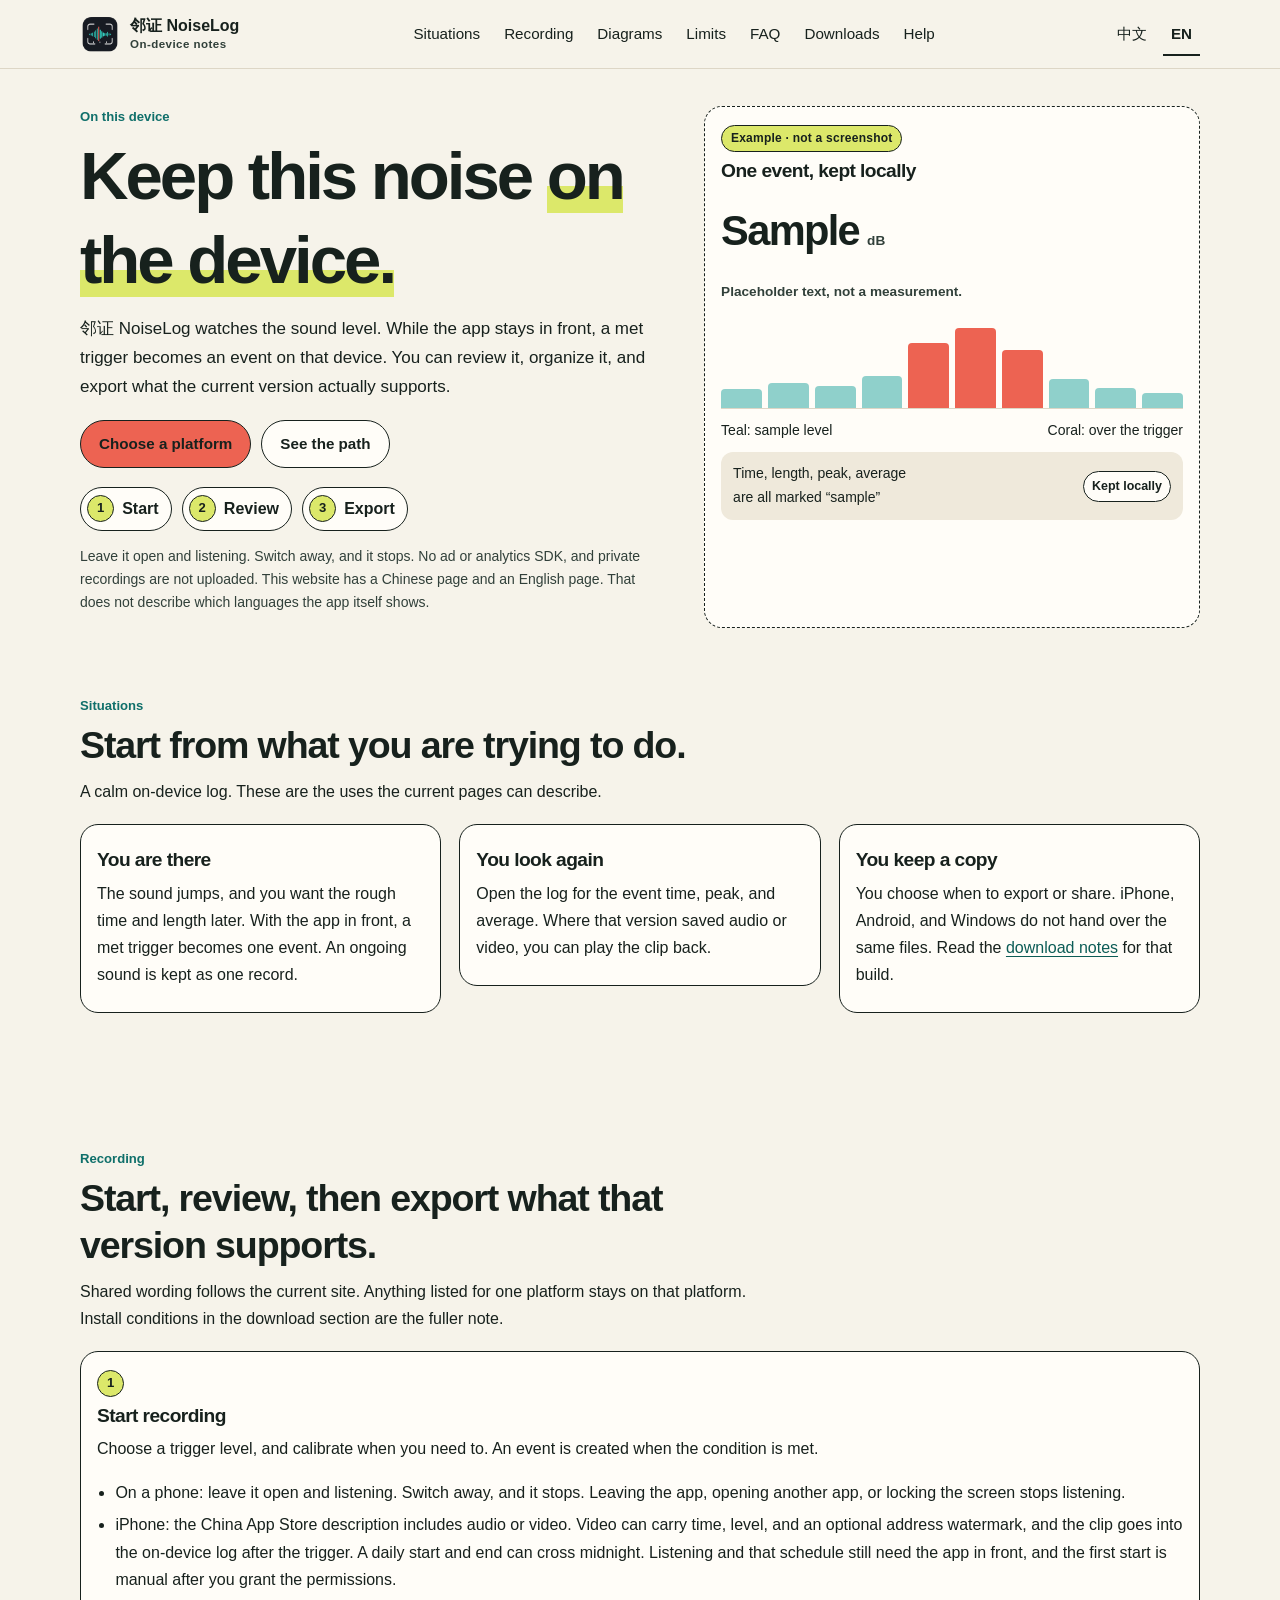
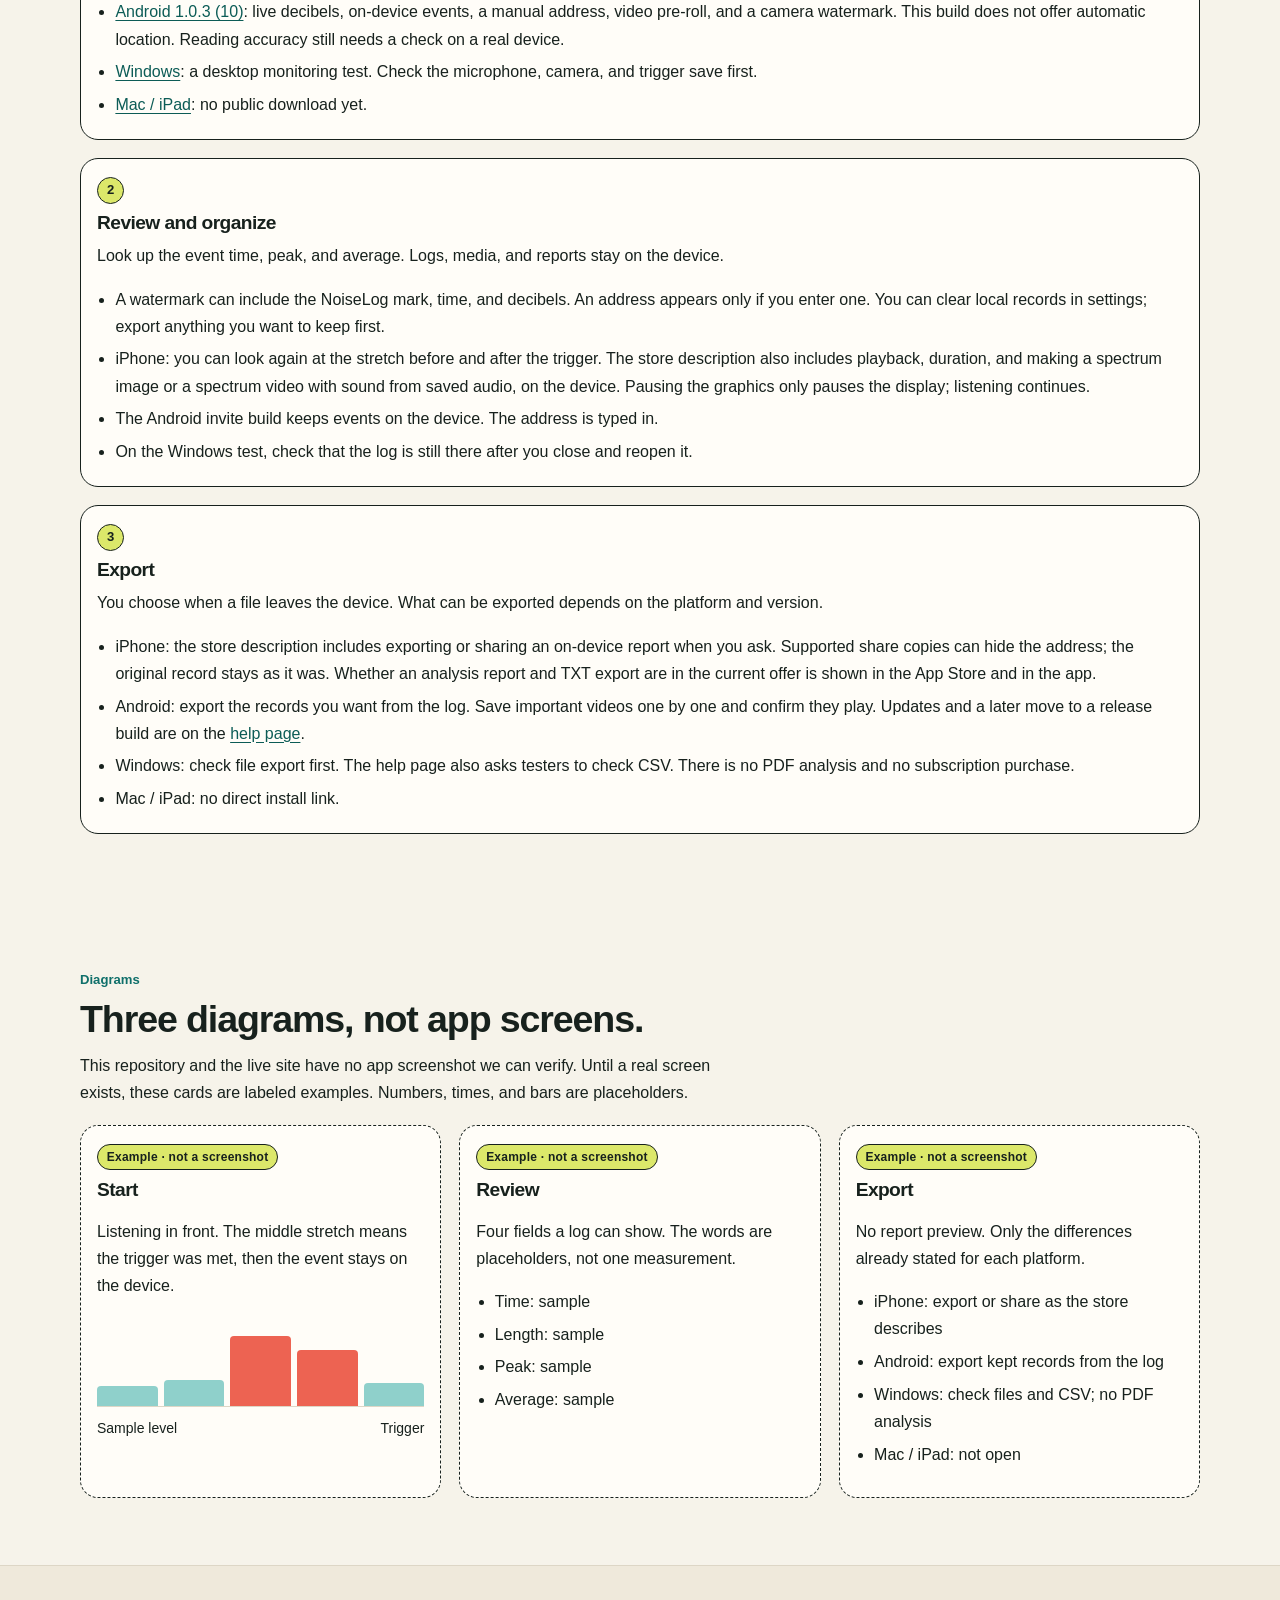
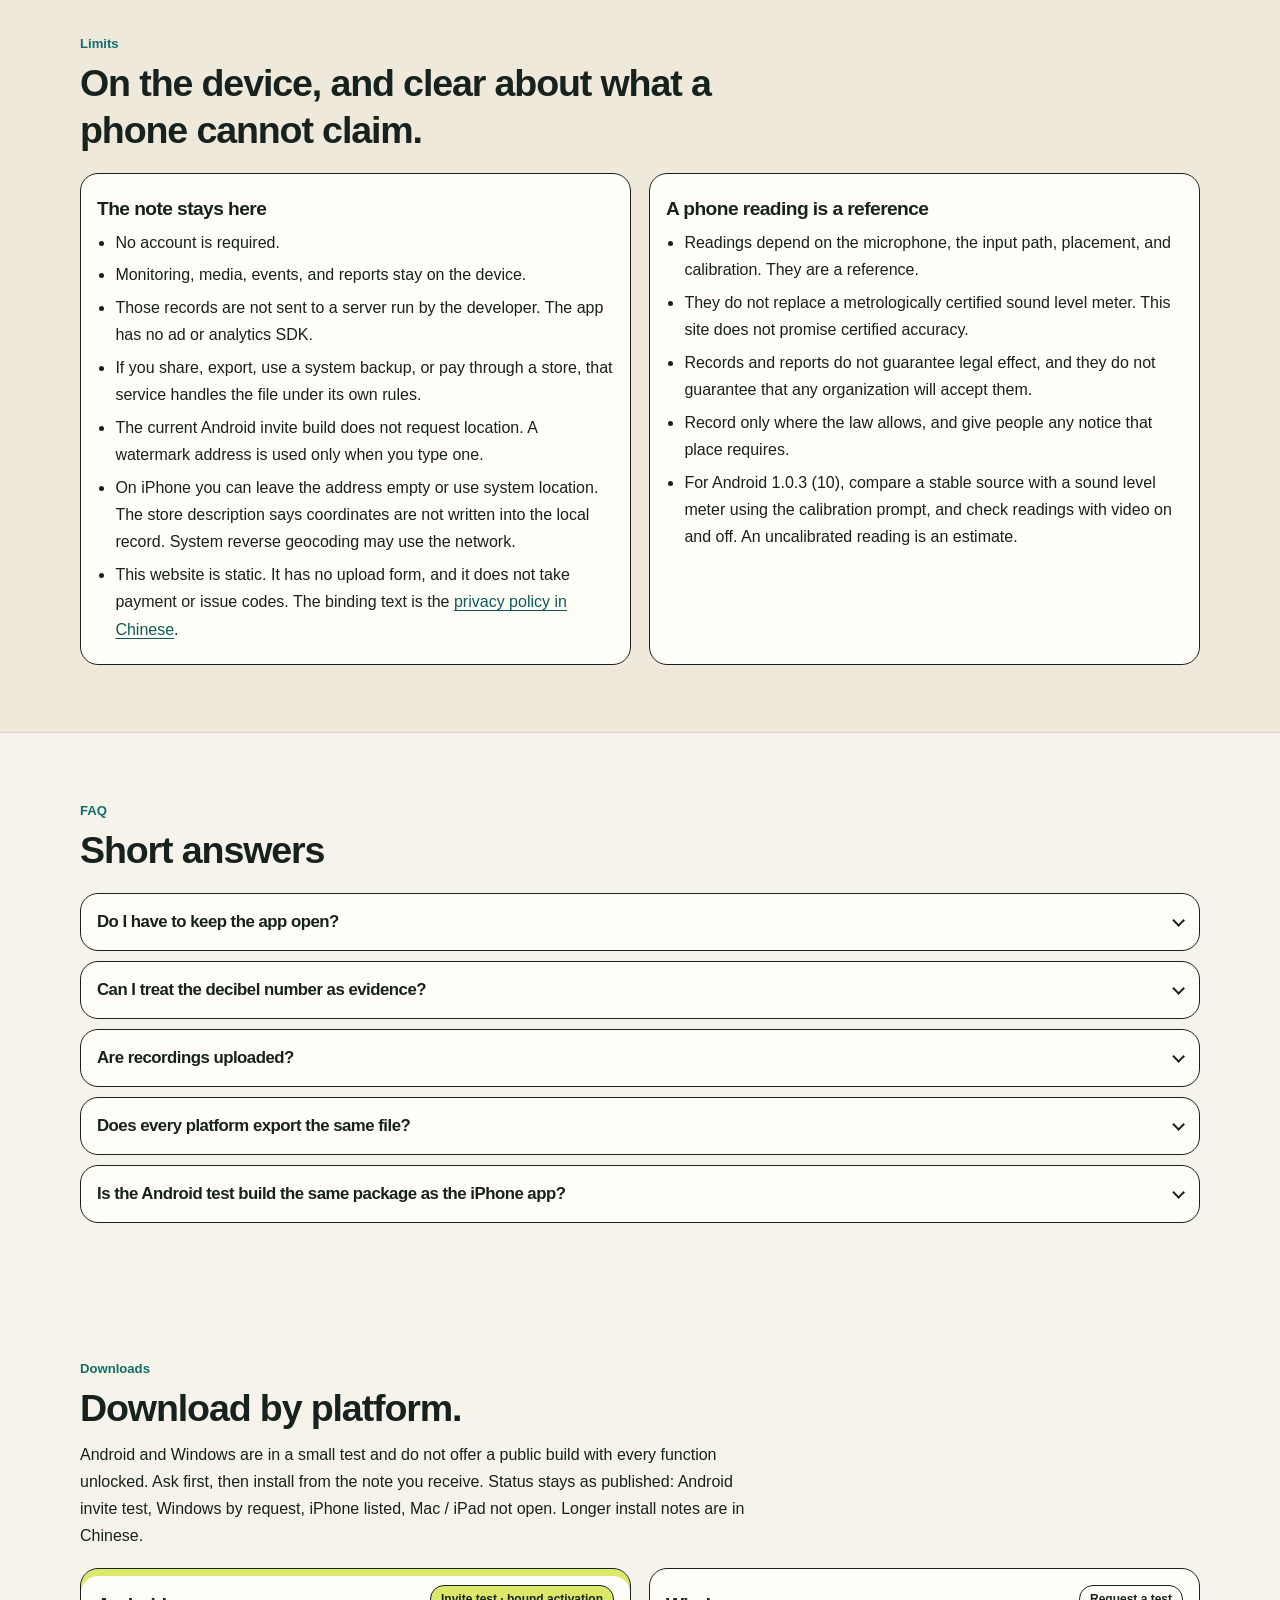
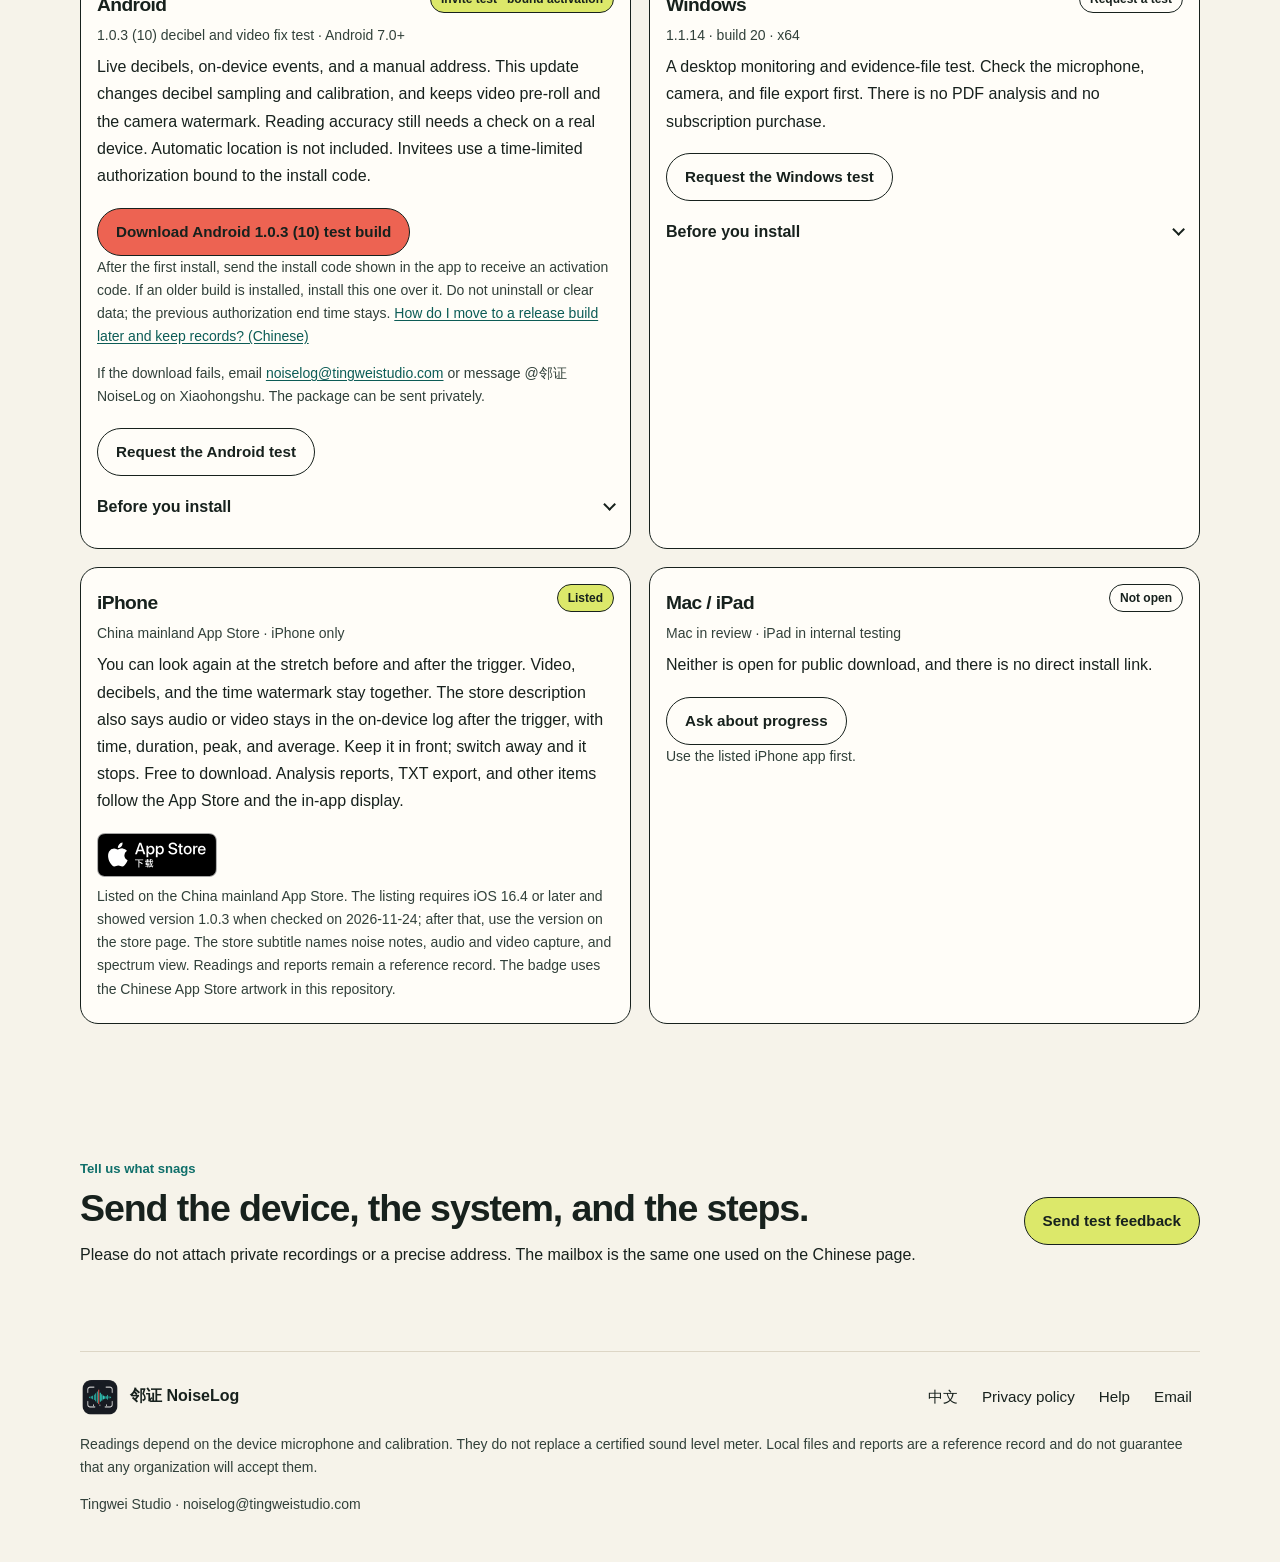
==== en/index.html @ 8e8e5207 "Refresh the homepage around on-device recording Explain situations, recording, review, and export wi" ====
<!doctype html>
<html lang="en">
<head>
<meta charset="utf-8">
<meta name="viewport" content="width=device-width, initial-scale=1">
<meta name="google-site-verification" content="_f2ZpJCq5zllpZPOGUHkxPcaE1Y99JarlnZN8sO-TGI">
<title>NoiseLog | On-device noise notes and downloads</title>
<meta name="description" content="NoiseLog keeps a noise event on your device when your trigger is met. Leave it open and listening; switch away and it stops. Phone readings are a reference only. Downloads differ by platform.">
<link rel="canonical" href="https://noiselog.tingweistudio.com/en/">
<link rel="alternate" hreflang="zh-CN" href="https://noiselog.tingweistudio.com/">
<link rel="alternate" hreflang="en" href="https://noiselog.tingweistudio.com/en/">
<link rel="alternate" hreflang="x-default" href="https://noiselog.tingweistudio.com/">
<link rel="stylesheet" href="../styles.css">
<link rel="icon" type="image/png" href="../assets/noiselog-icon.png">
<link rel="apple-touch-icon" href="../assets/noiselog-icon.png">
<meta property="og:site_name" content="邻证 NoiseLog">
<meta property="og:title" content="NoiseLog | On-device noise notes and downloads">
<meta property="og:description" content="Watch the level, keep the event on the device, then review and export what that version supports.">
<meta property="og:url" content="https://noiselog.tingweistudio.com/en/">
<meta property="og:type" content="website">
<meta property="og:image" content="https://noiselog.tingweistudio.com/assets/noiselog-icon.png">
<meta property="og:locale" content="en_US">
<meta property="og:locale:alternate" content="zh_CN">
<meta name="twitter:card" content="summary">
<meta name="theme-color" content="#f6f3ea">
<script type="application/ld+json">{"@context":"https://schema.org","@type":"WebPage","name":"NoiseLog","inLanguage":"en","url":"https://noiselog.tingweistudio.com/en/","isPartOf":{"@type":"WebSite","name":"邻证 NoiseLog","url":"https://noiselog.tingweistudio.com/"}}</script>
</head>
<body>
<a class="skip" href="#content">Skip to content</a>
<header class="site-header"><div class="nav">
  <a class="brand" href="index.html"><img src="../assets/noiselog-icon.png" alt="" width="40" height="40"><span>邻证 <b>NoiseLog</b><small>On-device notes</small></span></a>
  <nav class="primary-nav" aria-label="Primary">
    <a href="#scenes">Situations</a>
    <a href="#flow">Recording</a>
    <a href="#pictures">Diagrams</a>
    <a href="#limits">Limits</a>
    <a href="#faq">FAQ</a>
    <a href="#downloads">Downloads</a>
    <a href="../support.html" lang="zh-CN">Help</a>
  </nav>
  <div class="header-tools">
    <a class="lang" href="../index.html" hreflang="zh-CN" lang="zh-CN">中文</a>
    <a class="lang" href="./" hreflang="en" lang="en" aria-current="page">EN</a>
    <details class="menu">
      <summary>Menu</summary>
      <nav aria-label="Sections">
        <a href="../index.html" hreflang="zh-CN" lang="zh-CN">中文</a>
        <a href="./" hreflang="en" lang="en" aria-current="page">English</a>
        <a href="#scenes">Situations</a>
        <a href="#flow">Recording</a>
        <a href="#pictures">Diagrams</a>
        <a href="#limits">Limits</a>
        <a href="#faq">FAQ</a>
        <a href="#downloads">Downloads</a>
        <a href="../support.html" lang="zh-CN">Help (Chinese)</a>
        <a href="../privacy.html" lang="zh-CN">Privacy (Chinese)</a>
      </nav>
    </details>
  </div>
</div></header>
<main id="content" tabindex="-1">
  <section class="shell hero">
    <div class="hero-grid">
      <div>
        <p class="eyebrow">On this device</p>
        <h1>Keep this noise <em>on the device.</em></h1>
        <p class="lead">邻证 NoiseLog watches the sound level. While the app stays in front, a met trigger becomes an event on that device. You can review it, organize it, and export what the current version actually supports.</p>
        <div class="hero-actions">
          <a class="button coral" href="#downloads">Choose a platform</a>
          <a class="button" href="#flow">See the path</a>
        </div>
        <ol class="rail">
          <li><a href="#start"><span>1</span>Start</a></li>
          <li><a href="#review"><span>2</span>Review</a></li>
          <li><a href="#export"><span>3</span>Export</a></li>
        </ol>
        <p class="fine">Leave it open and listening. Switch away, and it stops. No ad or analytics SDK, and private recordings are not uploaded. This website has a Chinese page and an English page. That does not describe which languages the app itself shows.</p>
      </div>
      <figure class="sketch">
        <figcaption>
          <p class="stamp">Example · not a screenshot</p>
          <h3>One event, kept locally</h3>
        </figcaption>
        <p class="meter"><span>Sample</span><small>dB</small></p>
        <p class="meter-note">Placeholder text, not a measurement.</p>
        <div class="bars" aria-hidden="true"><i style="--h:22%"></i><i style="--h:30%"></i><i style="--h:26%"></i><i style="--h:38%"></i><i class="hot" style="--h:78%"></i><i class="hot" style="--h:96%"></i><i class="hot" style="--h:70%"></i><i style="--h:34%"></i><i style="--h:24%"></i><i style="--h:18%"></i></div>
        <p class="legend"><span>Teal: sample level</span><span>Coral: over the trigger</span></p>
        <p class="event-row"><span>Time, length, peak, average<br>are all marked “sample”</span><b>Kept locally</b></p>
      </figure>
    </div>
  </section>

  <section class="shell block" id="scenes">
    <div class="section-head">
      <p class="eyebrow">Situations</p>
      <h2>Start from what you are trying to do.</h2>
      <p>A calm on-device log. These are the uses the current pages can describe.</p>
    </div>
    <div class="scene-grid">
      <article class="scene-card">
        <h3>You are there</h3>
        <p>The sound jumps, and you want the rough time and length later. With the app in front, a met trigger becomes one event. An ongoing sound is kept as one record.</p>
      </article>
      <article class="scene-card">
        <h3>You look again</h3>
        <p>Open the log for the event time, peak, and average. Where that version saved audio or video, you can play the clip back.</p>
      </article>
      <article class="scene-card">
        <h3>You keep a copy</h3>
        <p>You choose when to export or share. iPhone, Android, and Windows do not hand over the same files. Read the <a href="#downloads">download notes</a> for that build.</p>
      </article>
    </div>
  </section>

  <section class="shell block" id="flow">
    <div class="section-head">
      <p class="eyebrow">Recording</p>
      <h2>Start, review, then export what that version supports.</h2>
      <p>Shared wording follows the current site. Anything listed for one platform stays on that platform. Install conditions in the download section are the fuller note.</p>
    </div>
    <div class="step-grid">
      <article class="step-card" id="start">
        <p class="step-no">1</p>
        <h3>Start recording</h3>
        <p>Choose a trigger level, and calibrate when you need to. An event is created when the condition is met.</p>
        <ul>
          <li>On a phone: leave it open and listening. Switch away, and it stops. Leaving the app, opening another app, or locking the screen stops listening.</li>
          <li>iPhone: the China App Store description includes audio or video. Video can carry time, level, and an optional address watermark, and the clip goes into the on-device log after the trigger. A daily start and end can cross midnight. Listening and that schedule still need the app in front, and the first start is manual after you grant the permissions.</li>
          <li><a href="#android">Android 1.0.3 (10)</a>: live decibels, on-device events, a manual address, video pre-roll, and a camera watermark. This build does not offer automatic location. Reading accuracy still needs a check on a real device.</li>
          <li><a href="#windows">Windows</a>: a desktop monitoring test. Check the microphone, camera, and trigger save first.</li>
          <li><a href="#mac">Mac / iPad</a>: no public download yet.</li>
        </ul>
      </article>
      <article class="step-card" id="review">
        <p class="step-no">2</p>
        <h3>Review and organize</h3>
        <p>Look up the event time, peak, and average. Logs, media, and reports stay on the device.</p>
        <ul>
          <li>A watermark can include the NoiseLog mark, time, and decibels. An address appears only if you enter one. You can clear local records in settings; export anything you want to keep first.</li>
          <li>iPhone: you can look again at the stretch before and after the trigger. The store description also includes playback, duration, and making a spectrum image or a spectrum video with sound from saved audio, on the device. Pausing the graphics only pauses the display; listening continues.</li>
          <li>The Android invite build keeps events on the device. The address is typed in.</li>
          <li>On the Windows test, check that the log is still there after you close and reopen it.</li>
        </ul>
      </article>
      <article class="step-card" id="export">
        <p class="step-no">3</p>
        <h3>Export</h3>
        <p>You choose when a file leaves the device. What can be exported depends on the platform and version.</p>
        <ul>
          <li>iPhone: the store description includes exporting or sharing an on-device report when you ask. Supported share copies can hide the address; the original record stays as it was. Whether an analysis report and TXT export are in the current offer is shown in the App Store and in the app.</li>
          <li>Android: export the records you want from the log. Save important videos one by one and confirm they play. Updates and a later move to a release build are on the <a href="../support.html#android-migration" lang="zh-CN">help page</a>.</li>
          <li>Windows: check file export first. The help page also asks testers to check CSV. There is no PDF analysis and no subscription purchase.</li>
          <li>Mac / iPad: no direct install link.</li>
        </ul>
      </article>
    </div>
  </section>

  <section class="shell block" id="pictures">
    <div class="section-head">
      <p class="eyebrow">Diagrams</p>
      <h2>Three diagrams, not app screens.</h2>
      <p>This repository and the live site have no app screenshot we can verify. Until a real screen exists, these cards are labeled examples. Numbers, times, and bars are placeholders.</p>
    </div>
    <div class="sketch-grid">
      <figure class="sketch">
        <figcaption>
          <p class="stamp">Example · not a screenshot</p>
          <h3>Start</h3>
          <p>Listening in front. The middle stretch means the trigger was met, then the event stays on the device.</p>
        </figcaption>
        <div class="bars" aria-hidden="true"><i style="--h:24%"></i><i style="--h:32%"></i><i class="hot" style="--h:84%"></i><i class="hot" style="--h:68%"></i><i style="--h:28%"></i></div>
        <p class="legend"><span>Sample level</span><span>Trigger</span></p>
      </figure>
      <figure class="sketch">
        <figcaption>
          <p class="stamp">Example · not a screenshot</p>
          <h3>Review</h3>
          <p>Four fields a log can show. The words are placeholders, not one measurement.</p>
        </figcaption>
        <ul>
          <li>Time: sample</li>
          <li>Length: sample</li>
          <li>Peak: sample</li>
          <li>Average: sample</li>
        </ul>
      </figure>
      <figure class="sketch">
        <figcaption>
          <p class="stamp">Example · not a screenshot</p>
          <h3>Export</h3>
          <p>No report preview. Only the differences already stated for each platform.</p>
        </figcaption>
        <ul>
          <li>iPhone: export or share as the store describes</li>
          <li>Android: export kept records from the log</li>
          <li>Windows: check files and CSV; no PDF analysis</li>
          <li>Mac / iPad: not open</li>
        </ul>
      </figure>
    </div>
  </section>

  <section class="band" id="limits">
    <div class="shell block">
      <div class="section-head">
        <p class="eyebrow">Limits</p>
        <h2>On the device, and clear about what a phone cannot claim.</h2>
      </div>
      <div class="limit-grid">
        <article class="limit-card">
          <h3>The note stays here</h3>
          <ul>
            <li>No account is required.</li>
            <li>Monitoring, media, events, and reports stay on the device.</li>
            <li>Those records are not sent to a server run by the developer. The app has no ad or analytics SDK.</li>
            <li>If you share, export, use a system backup, or pay through a store, that service handles the file under its own rules.</li>
            <li>The current Android invite build does not request location. A watermark address is used only when you type one.</li>
            <li>On iPhone you can leave the address empty or use system location. The store description says coordinates are not written into the local record. System reverse geocoding may use the network.</li>
            <li>This website is static. It has no upload form, and it does not take payment or issue codes. The binding text is the <a href="../privacy.html" lang="zh-CN">privacy policy in Chinese</a>.</li>
          </ul>
        </article>
        <article class="limit-card">
          <h3>A phone reading is a reference</h3>
          <ul>
            <li>Readings depend on the microphone, the input path, placement, and calibration. They are a reference.</li>
            <li>They do not replace a metrologically certified sound level meter. This site does not promise certified accuracy.</li>
            <li>Records and reports do not guarantee legal effect, and they do not guarantee that any organization will accept them.</li>
            <li>Record only where the law allows, and give people any notice that place requires.</li>
            <li>For Android 1.0.3 (10), compare a stable source with a sound level meter using the calibration prompt, and check readings with video on and off. An uncalibrated reading is an estimate.</li>
          </ul>
        </article>
      </div>
    </div>
  </section>

  <section class="shell block" id="faq">
    <div class="section-head">
      <p class="eyebrow">FAQ</p>
      <h2>Short answers</h2>
    </div>
    <div class="faq">
      <details>
        <summary><h3>Do I have to keep the app open?</h3></summary>
        <p>Leave it open and listening. Switch away, and it stops. （开着听就行，切走会停。） Leaving the app, opening another app, or locking the screen stops listening. The China App Store description also mentions a daily start and end on iPhone. That schedule still needs the app in front, and the first start is manual.</p>
      </details>
      <details>
        <summary><h3>Can I treat the decibel number as evidence?</h3></summary>
        <p>Use it as a reference. The microphone, placement, and calibration all affect it, and it does not replace a certified sound level meter. This site does not promise certified accuracy, legal effect, or that any organization will accept the record. Record only where the law allows, and give any notice that place requires.</p>
      </details>
      <details>
        <summary><h3>Are recordings uploaded?</h3></summary>
        <p>Monitoring, media, and events stay on the device. The developer does not run a server that receives those records, and the app has no ad or analytics SDK. Sharing, export, system backup, and store payment are handled by the service you choose. If iPhone system location is used, reverse geocoding may use the network. That is not an upload of the recording to the developer.</p>
      </details>
      <details>
        <summary><h3>Does every platform export the same file?</h3></summary>
        <p>No single export applies everywhere. The iPhone store description includes exporting or sharing an on-device report, and supported share copies can hide the address. Analysis reports and TXT export follow the App Store and the in-app offer. The Android invite build exports kept records from the log. The Windows test asks you to check file export and CSV, and it has no PDF analysis. Mac and iPad are not available for download.</p>
      </details>
      <details>
        <summary><h3>Is the Android test build the same package as the iPhone app?</h3></summary>
        <p>No. Android is the 1.0.3 (10) invite test and still needs a time-limited authorization bound to the install code. iPhone is listed on the China mainland App Store. Install, update, and redemption steps are on the <a href="../support.html" lang="zh-CN">Chinese help page</a>.</p>
      </details>
    </div>
  </section>

  <section class="shell block" id="downloads">
    <div class="section-head">
      <p class="eyebrow">Downloads</p>
      <h2>Download by platform.</h2>
      <p>Android and Windows are in a small test and do not offer a public build with every function unlocked. Ask first, then install from the note you receive. Status stays as published: Android invite test, Windows by request, iPhone listed, Mac / iPad not open. Longer install notes are in Chinese.</p>
    </div>
    <div class="download-grid">
      <article class="download-card featured" id="android">
        <div class="card-heading"><h3>Android</h3><span class="badge lime">Invite test · bound activation</span></div>
        <p class="version">1.0.3 (10) decibel and video fix test · Android 7.0+</p>
        <p class="card-copy">Live decibels, on-device events, and a manual address. This update changes decibel sampling and calibration, and keeps video pre-roll and the camera watermark. Reading accuracy still needs a check on a real device. Automatic location is not included. Invitees use a time-limited authorization bound to the install code.</p>
        <a class="button coral" href="https://downloads.tingweistudio.com/android/NoiseLog-1.0.3-invite-build10.apk" rel="noopener noreferrer">Download Android 1.0.3 (10) test build</a>
        <p class="fine">After the first install, send the install code shown in the app to receive an activation code. If an older build is installed, install this one over it. Do not uninstall or clear data; the previous authorization end time stays. <a href="../support.html#android-migration" lang="zh-CN">How do I move to a release build later and keep records? (Chinese)</a></p>
        <p class="fine">If the download fails, email <a href="mailto:noiselog@tingweistudio.com">noiselog@tingweistudio.com</a> or message @邻证NoiseLog on Xiaohongshu. The package can be sent privately.</p>
        <a class="button" href="mailto:noiselog@tingweistudio.com?subject=%E7%94%B3%E8%AF%B7%E5%AE%89%E5%8D%93%E6%B5%8B%E8%AF%95&amp;body=%E6%89%8B%E6%9C%BA%E5%9E%8B%E5%8F%B7%EF%BC%9A%0A%E7%B3%BB%E7%BB%9F%E7%89%88%E6%9C%AC%EF%BC%9A%0A%E5%B8%8C%E6%9C%9B%E6%B5%8B%E8%AF%95%E7%9A%84%E5%8A%9F%E8%83%BD%EF%BC%9A">Request the Android test</a>
        <details>
          <summary>Before you install</summary>
          <p>Requests are confirmed in batches. A confirmation is not the same as an email already being sent. Test use is not a paid release license. Install steps and known issues follow the package note. Huawei devices need a system that can install an Android APK. HarmonyOS NEXT is not guaranteed.</p>
        </details>
      </article>
      <article class="download-card" id="windows">
        <div class="card-heading"><h3>Windows</h3><span class="badge">Request a test</span></div>
        <p class="version">1.1.14 · build 20 · x64</p>
        <p class="card-copy">A desktop monitoring and evidence-file test. Check the microphone, camera, and file export first. There is no PDF analysis and no subscription purchase.</p>
        <a class="button" href="mailto:noiselog@tingweistudio.com?subject=%E7%94%B3%E8%AF%B7Windows%E6%B5%8B%E8%AF%95&amp;body=%E7%94%B5%E8%84%91%E5%9E%8B%E5%8F%B7%EF%BC%9A%0AWindows%E7%89%88%E6%9C%AC%EF%BC%9A%0A%E5%B8%8C%E6%9C%9B%E6%B5%8B%E8%AF%95%E7%9A%84%E5%8A%9F%E8%83%BD%EF%BC%9A">Request the Windows test</a>
        <details>
          <summary>Before you install</summary>
          <p>For compatible Windows 10/11 x64 devices. The current installer is not signed with a trusted certificate and still needs acceptance on a real Windows machine. If the system shows a security prompt, check the source, and do not turn off protection as a whole. The help page also asks testers to check trigger save, reopening the log, and CSV export.</p>
        </details>
      </article>
      <article class="download-card" id="iphone">
        <div class="card-heading"><h3>iPhone</h3><span class="badge lime">Listed</span></div>
        <p class="version">China mainland App Store · iPhone only</p>
        <p class="card-copy">You can look again at the stretch before and after the trigger. Video, decibels, and the time watermark stay together. The store description also says audio or video stays in the on-device log after the trigger, with time, duration, peak, and average. Keep it in front; switch away and it stops. Free to download. Analysis reports, TXT export, and other items follow the App Store and the in-app display.</p>
        <a class="store-badge" href="https://apps.apple.com/cn/app/%E9%82%BB%E8%AF%81-noiselog-%E6%89%8B%E6%9C%BA%E7%89%88/id6823163668" rel="noopener noreferrer" target="_blank"><img src="../assets/app-store-badge-zh-cn.svg" width="120" height="44" alt="Download on the App Store, China mainland listing"></a>
        <p class="fine">Listed on the China mainland App Store. The listing requires iOS 16.4 or later and showed version 1.0.3 when checked on 2026-11-24; after that, use the version on the store page. The store subtitle names noise notes, audio and video capture, and spectrum view. Readings and reports remain a reference record. The badge uses the Chinese App Store artwork in this repository.</p>
      </article>
      <article class="download-card" id="mac">
        <div class="card-heading"><h3>Mac / iPad</h3><span class="badge">Not open</span></div>
        <p class="version">Mac in review · iPad in internal testing</p>
        <p class="card-copy">Neither is open for public download, and there is no direct install link.</p>
        <a class="button" href="mailto:noiselog@tingweistudio.com?subject=%E9%82%BB%E8%AF%81%E8%BF%9B%E5%BA%A6%E5%92%A8%E8%AF%A2">Ask about progress</a>
        <p class="fine">Use the listed iPhone app first.</p>
      </article>
    </div>
  </section>

  <section class="shell block closing" id="feedback">
    <div>
      <p class="eyebrow">Tell us what snags</p>
      <h2>Send the device, the system, and the steps.</h2>
      <p>Please do not attach private recordings or a precise address. The mailbox is the same one used on the Chinese page.</p>
    </div>
    <a class="button lime-button" href="mailto:noiselog@tingweistudio.com?subject=%E9%82%BB%E8%AF%81%E6%B5%8B%E8%AF%95%E5%8F%8D%E9%A6%88">Send test feedback</a>
  </section>
</main>
<footer class="shell site-footer">
  <div class="footer-top">
    <a class="brand" href="index.html"><img src="../assets/noiselog-icon.png" width="34" height="34" alt=""><span>邻证 NoiseLog</span></a>
    <div class="footer-links">
      <a class="lang" href="../index.html" hreflang="zh-CN" lang="zh-CN">中文</a>
      <a href="../privacy.html" lang="zh-CN">Privacy policy</a>
      <a href="../support.html" lang="zh-CN">Help</a>
      <a href="mailto:noiselog@tingweistudio.com">Email</a>
    </div>
  </div>
  <p class="fine">Readings depend on the device microphone and calibration. They do not replace a certified sound level meter. Local files and reports are a reference record and do not guarantee that any organization will accept them.</p>
  <p class="fine">Tingwei Studio · noiselog@tingweistudio.com</p>
</footer>
<script src="../site-config.js"></script>
<script src="../offers.js"></script>
<script>
document.querySelectorAll(".menu a").forEach((link) => {
  link.addEventListener("click", () => {
    const menu = link.closest("details");
    if (menu) menu.open = false;
  });
});
</script>
</body>
</html>
---- styles.css ----
:root {
  --bg: #f6f3ea;
  --ink: #17211d;
  --muted: #31403a;
  --coral: #ed6352;
  --lime: #dce86a;
  --teal: #0f6f6a;
  --line: #ddd6c6;
  --card: #fffdf8;
  --band: #efe9db;
  --focus: #0c5c56;
}

* { box-sizing: border-box; }

html {
  scroll-behavior: smooth;
  scroll-padding-top: 7.5rem;
}

body {
  margin: 0;
  background: var(--bg);
  color: var(--ink);
  font-family: -apple-system, BlinkMacSystemFont, "Segoe UI", "PingFang SC", "Hiragino Sans GB", "Microsoft YaHei", sans-serif;
  font-size: 1rem;
  line-height: 1.7;
}

::selection { background: var(--lime); color: var(--ink); }

img { max-width: 100%; height: auto; }

a { color: inherit; }

:focus-visible {
  outline: 3px solid var(--focus);
  outline-offset: 3px;
}

.skip {
  position: absolute;
  left: 12px;
  top: -48px;
  z-index: 30;
  background: var(--ink);
  color: var(--bg);
  padding: 8px 12px;
  border-radius: 8px;
}

.skip:focus { top: 12px; }

.shell {
  width: min(1120px, calc(100% - 40px));
  margin-inline: auto;
}

.site-header {
  position: sticky;
  top: 0;
  z-index: 10;
  background: var(--bg);
  box-shadow: 0 1px 0 var(--line);
}

.nav {
  display: flex;
  flex-wrap: wrap;
  align-items: center;
  justify-content: space-between;
  gap: 12px 20px;
  width: min(1120px, calc(100% - 40px));
  margin-inline: auto;
  padding-top: 12px;
  padding-bottom: 12px;
}

.brand {
  display: flex;
  align-items: center;
  gap: 10px;
  min-height: 44px;
  font-weight: 700;
  line-height: 1.15;
  text-decoration: none;
  flex-shrink: 0;
}

.brand img {
  width: 40px;
  height: 40px;
  border-radius: 10px;
}

.brand small {
  display: block;
  margin-top: 3px;
  color: var(--muted);
  font-size: 0.72rem;
  font-weight: 600;
  letter-spacing: 0.04em;
}

.primary-nav,
.header-links,
.header-tools,
.footer-links {
  display: flex;
  align-items: center;
  flex-wrap: wrap;
  gap: 4px 8px;
}

.header-tools { flex-shrink: 0; flex-wrap: nowrap; }

.brand span { white-space: nowrap; }

.primary-nav { display: none; }

.primary-nav a,
.menu a,
.header-links a,
.lang,
.footer-links a {
  display: inline-flex;
  align-items: center;
  min-height: 44px;
  padding: 0 8px;
  text-decoration: none;
  font-size: 0.95rem;
}

.primary-nav a:hover,
.menu a:hover,
.footer-links a:hover,
.header-links a:hover { text-decoration: underline; text-underline-offset: 0.18em; }

.lang[aria-current="page"] {
  font-weight: 750;
  box-shadow: inset 0 -2px 0 var(--ink);
}

.menu { position: relative; }

.menu summary {
  display: inline-flex;
  align-items: center;
  min-height: 44px;
  padding: 0 12px;
  border: 1.5px solid var(--ink);
  border-radius: 999px;
  background: var(--card);
  font-weight: 700;
  cursor: pointer;
}

.menu nav {
  position: absolute;
  right: 0;
  top: calc(100% + 8px);
  display: grid;
  min-width: min(240px, calc(100vw - 40px));
  max-height: calc(100vh - 5.5rem);
  overflow: auto;
  padding: 8px;
  background: var(--card);
  border: 1.5px solid var(--ink);
  border-radius: 16px;
}

.menu a { border-radius: 10px; }

.menu a:hover { background: var(--band); }

.button {
  min-height: 48px;
  display: inline-flex;
  justify-content: center;
  align-items: center;
  gap: 8px;
  padding: 10px 18px;
  border: 1.5px solid var(--ink);
  border-radius: 999px;
  background: var(--card);
  color: var(--ink);
  font: inherit;
  font-size: 0.95rem;
  font-weight: 700;
  text-decoration: none;
  line-height: 1.3;
}

.button:hover { background: var(--band); }

.button.coral { background: var(--coral); }

.button.lime-button { background: var(--lime); }

.button:disabled {
  opacity: 0.48;
  cursor: not-allowed;
}

main:focus { outline: none; }

.block { padding: 3rem 0; }

.hero { padding-top: 1.6rem; }

.hero-grid,
.scene-grid,
.step-grid,
.sketch-grid,
.limit-grid,
.download-grid,
.closing {
  display: grid;
  gap: 18px;
}

.eyebrow {
  margin: 0;
  color: var(--teal);
  font-size: 0.82rem;
  font-weight: 750;
}

h1, h2, h3, h4 { line-height: 1.25; letter-spacing: -0.03em; }

.hero h1 {
  margin: 0.35rem 0 0.8rem;
  font-size: clamp(2.15rem, 9vw, 4.2rem);
  font-weight: 750;
  letter-spacing: -0.045em;
}

.hero h1 em {
  font-style: normal;
  background-image: linear-gradient(transparent 64%, var(--lime) 64%);
}

.lead { margin: 0; font-size: 1.0625rem; max-width: 42rem; }

.hero-actions,
.rail {
  display: flex;
  flex-wrap: wrap;
  gap: 10px;
  align-items: center;
  margin: 1.15rem 0 0.75rem;
  padding: 0;
}

.rail { list-style: none; }

.rail a {
  display: inline-flex;
  align-items: center;
  gap: 8px;
  min-height: 44px;
  padding: 0 12px 0 6px;
  border: 1.5px solid var(--ink);
  border-radius: 999px;
  background: var(--card);
  text-decoration: none;
  font-weight: 700;
}

.rail span,
.step-no {
  display: inline-grid;
  place-items: center;
  width: 1.7rem;
  height: 1.7rem;
  margin: 0;
  border-radius: 50%;
  background: var(--lime);
  border: 1px solid var(--ink);
  font-size: 0.82rem;
  font-weight: 750;
}

.fine { color: var(--muted); font-size: 0.875rem; line-height: 1.65; overflow-wrap: break-word; }

.fine a,
.lead a,
.card-copy a,
.limit-card a,
.faq a,
.sketch p a,
.step-card a,
.scene-card a {
  color: var(--focus);
  text-underline-offset: 0.16em;
}

.sketch {
  margin: 0;
  height: 100%;
  padding: 16px;
  background: var(--card);
  border: 1.5px dashed var(--ink);
  border-radius: 18px;
}

.stamp {
  display: inline-block;
  margin: 0;
  padding: 0.12rem 0.55rem;
  border: 1px solid var(--ink);
  border-radius: 999px;
  background: var(--lime);
  font-size: 0.75rem;
  font-weight: 750;
  letter-spacing: 0.02em;
}

.sketch h3,
.scene-card h3,
.step-card h3,
.limit-card h3,
.download-card h3,
.faq h3 {
  margin: 0.45rem 0;
  font-size: 1.2rem;
}

.meter {
  display: flex;
  align-items: baseline;
  gap: 8px;
  margin: 0.8rem 0 0.2rem;
  font-size: 2.6rem;
  font-weight: 750;
  letter-spacing: -0.04em;
  font-variant-numeric: tabular-nums;
}

.meter small,
.meter-note { color: var(--muted); font-size: 0.85rem; font-weight: 650; letter-spacing: 0; }

.bars {
  height: 92px;
  display: flex;
  align-items: flex-end;
  gap: 6px;
  margin-top: 12px;
  padding-top: 8px;
  border-bottom: 1px solid var(--line);
}

.bars i {
  display: block;
  flex: 1;
  height: var(--h);
  border-radius: 4px 4px 0 0;
  background: #8fd0cb;
}

.bars i.hot { background: var(--coral); }

.legend,
.event-row {
  display: flex;
  justify-content: space-between;
  flex-wrap: wrap;
  gap: 10px;
  align-items: center;
  margin: 10px 0 0;
  font-size: 0.875rem;
}

.event-row {
  padding: 10px 12px;
  border-radius: 12px;
  background: var(--band);
}

.event-row b {
  font-size: 0.78rem;
  padding: 4px 8px;
  border: 1px solid var(--ink);
  border-radius: 999px;
  background: var(--card);
  white-space: nowrap;
}

.section-head { max-width: 42rem; margin-bottom: 1.2rem; }

.section-head h2,
.closing h2 {
  margin: 0.3rem 0 0.55rem;
  font-size: clamp(1.7rem, 4vw, 2.35rem);
}

.section-head p:last-child,
.scene-card p,
.step-card p,
.limit-card li,
.download-card p,
.faq p,
.closing p { margin-top: 0; }

.scene-card,
.step-card,
.limit-card,
.download-card,
.faq details {
  background: var(--card);
  border: 1.5px solid var(--ink);
  border-radius: 18px;
  padding: 16px 16px 8px;
}

.scene-card p,
.step-card li,
.limit-card li,
.sketch li,
.download-card li,
.faq p { color: var(--ink); }

.step-card ul,
.limit-card ul,
.sketch ul,
.download-card ul {
  margin: 0.2rem 0 0.8rem;
  padding-left: 1.15rem;
}

.step-card li,
.limit-card li,
.sketch li { margin: 0.35rem 0; }

.band {
  background: var(--band);
  border-top: 1px solid var(--line);
  border-bottom: 1px solid var(--line);
}

.card-heading {
  display: flex;
  align-items: flex-start;
  justify-content: space-between;
  gap: 8px 12px;
  flex-wrap: wrap;
}

.badge {
  display: inline-flex;
  align-items: center;
  min-height: 28px;
  padding: 0 10px;
  border: 1px solid var(--ink);
  border-radius: 999px;
  background: var(--card);
  font-size: 0.75rem;
  font-weight: 750;
  white-space: nowrap;
}

.badge.lime { background: var(--lime); }

.version { margin: 0; color: var(--muted); font-size: 0.875rem; }

.download-card > .card-copy { margin: 0.35rem 0 0.8rem; }

.download-card .button,
.download-card .store-badge { margin-top: 0.35rem; }

.download-card.featured { box-shadow: inset 0 7px 0 var(--lime); }

.download-card details { margin: 0.4rem 0 0.6rem; }

.download-card summary,
.faq summary,
.menu summary {
  list-style: none;
}

.download-card summary::-webkit-details-marker,
.faq summary::-webkit-details-marker,
.menu summary::-webkit-details-marker { display: none; }

.download-card summary,
.faq summary {
  min-height: 48px;
  display: flex;
  align-items: center;
  justify-content: space-between;
  gap: 12px;
  cursor: pointer;
  font-weight: 750;
}

summary::after {
  content: "";
  flex: none;
  width: 0.45rem;
  height: 0.45rem;
  margin-left: 0.6rem;
  border-right: 2px solid currentColor;
  border-bottom: 2px solid currentColor;
  transform: translateY(-2px) rotate(45deg);
}

details[open] > summary::after { transform: translateY(2px) rotate(225deg); }

.faq { display: grid; gap: 10px; }

.faq details { padding-top: 4px; padding-bottom: 4px; }

.faq summary h3 { font-size: 1.05rem; }

.store-badge { display: inline-flex; line-height: 0; text-decoration: none; }

.store-badge img { width: 120px; height: 44px; }

.closing {
  align-items: center;
}

.closing .button { justify-self: start; }

.site-footer {
  border-top: 1px solid var(--line);
  padding-top: 1.4rem;
  padding-bottom: 2rem;
}

.footer-top {
  display: flex;
  justify-content: space-between;
  gap: 12px 20px;
  align-items: center;
  flex-wrap: wrap;
  margin-bottom: 0.4rem;
}

.document {
  width: min(760px, calc(100% - 40px));
  padding-top: 1.4rem;
  padding-bottom: 3rem;
}

.document h1 {
  margin: 0.2rem 0 0.8rem;
  font-size: clamp(2rem, 5vw, 2.6rem);
}

.document h2 { margin: 1.6rem 0 0.4rem; font-size: 1.28rem; }

.document p,
.document li { font-size: 1rem; }

.document a { color: var(--focus); text-underline-offset: 0.16em; }

.document ul,
.document ol { padding-left: 1.2rem; }

@media (max-width: 979px) {
  .header-tools > .lang { display: none; }
}

@media (max-width: 640px) {
  .header-links { flex: 1 0 100%; justify-content: flex-start; }
}

@media (max-width: 560px) {
  .hero-actions .button,
  .download-card .button,
  .closing .button { width: 100%; }
  .brand small { display: none; }
}

@media (min-width: 800px) {
  .shell,
  .nav,
  .document { width: min(1120px, calc(100% - 64px)); }
  .document { width: min(760px, calc(100% - 64px)); }
  .block { padding: 4.2rem 0; }
  .hero { padding-top: 2.4rem; }
  .download-grid,
  .limit-grid { grid-template-columns: repeat(2, 1fr); }
  .hero-grid { grid-template-columns: minmax(0, 1.08fr) minmax(280px, 0.92fr); gap: 42px; align-items: center; }
  .closing { grid-template-columns: 1fr auto; }
}

@media (min-width: 980px) {
  .primary-nav { display: flex; }
  .menu { display: none; }
  .scene-grid,
  .sketch-grid { grid-template-columns: repeat(3, 1fr); align-items: start; }
}

@media (prefers-reduced-motion: reduce) {
  html { scroll-behavior: auto; }
}

@media (forced-colors: active) {
  .sketch,
  .scene-card,
  .step-card,
  .limit-card,
  .download-card,
  .faq details,
  .button,
  .rail a,
  .menu summary,
  .badge { border: 1px solid CanvasText; }
  .hero h1 em { background: none; text-decoration: underline; }
}

@media print {
  .skip, .menu { display: none !important; }
  .primary-nav { display: flex !important; }
  .site-header { position: static; box-shadow: none; }
}
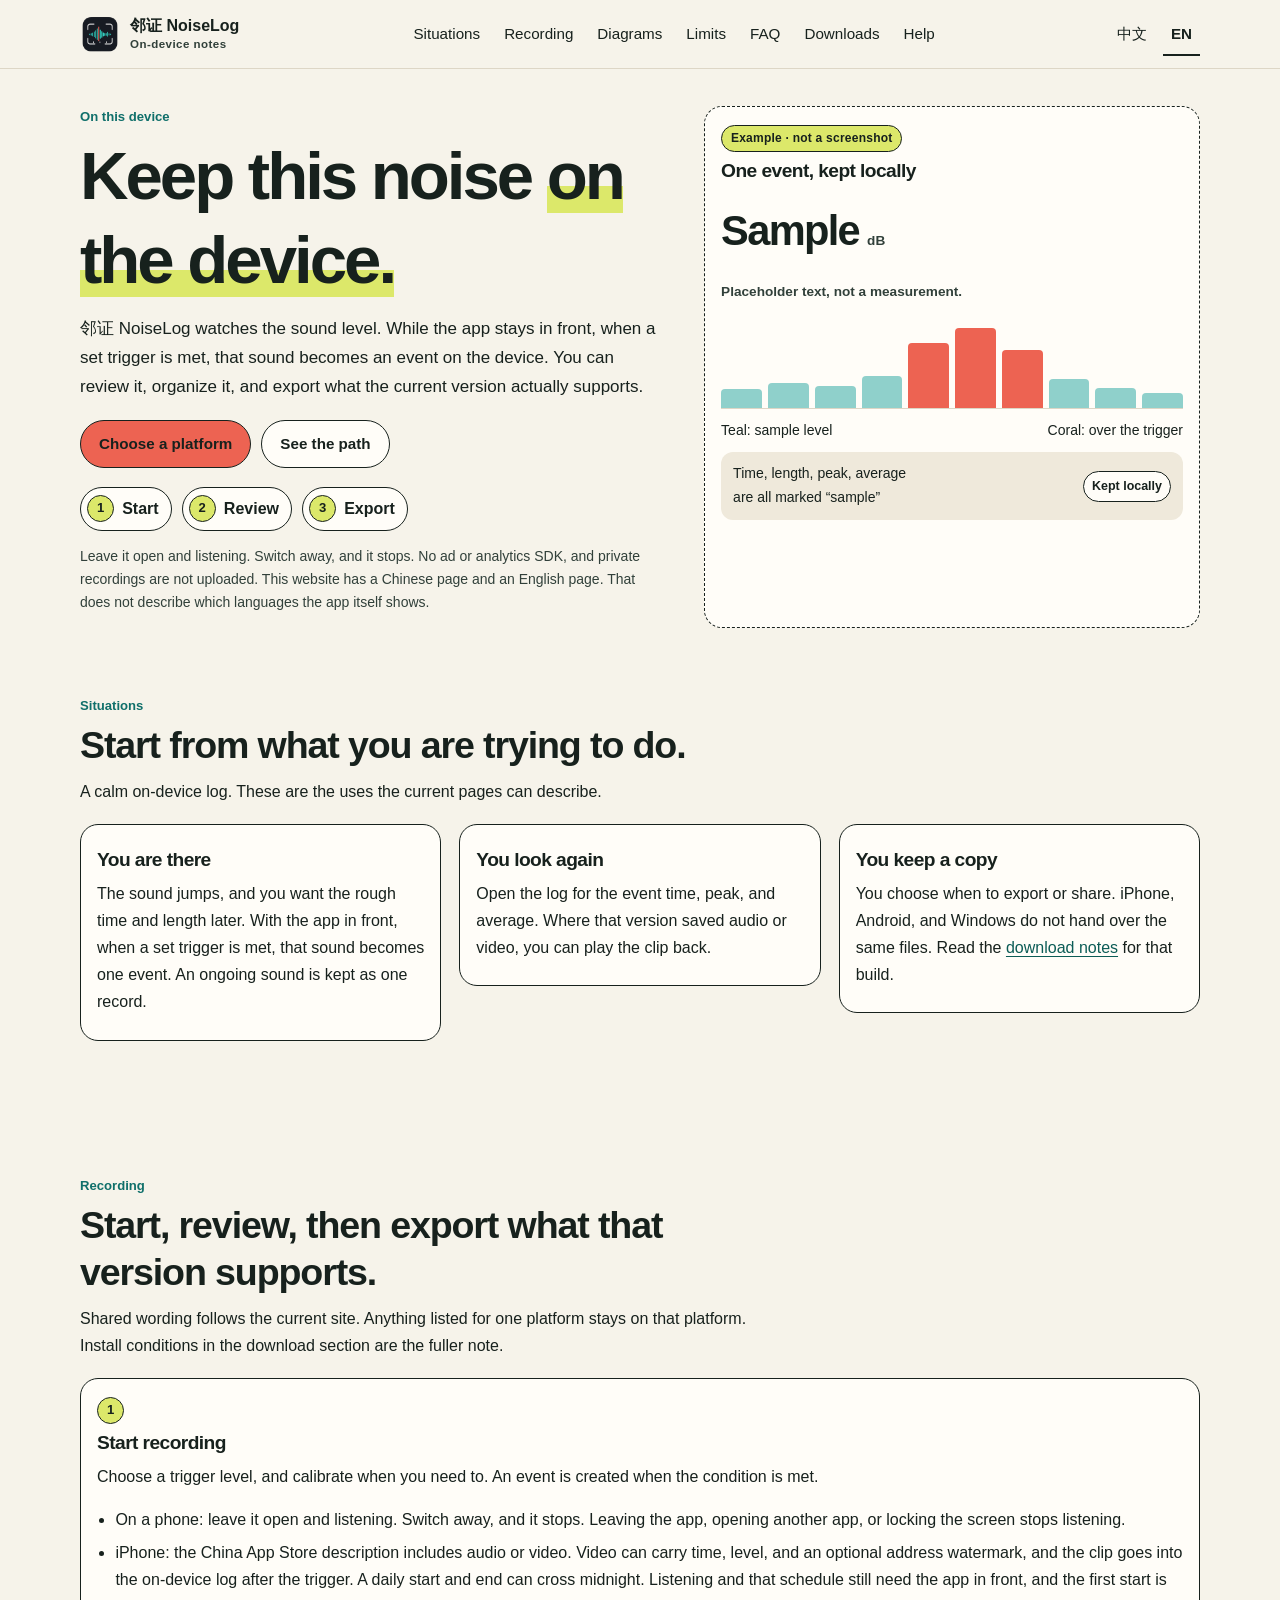
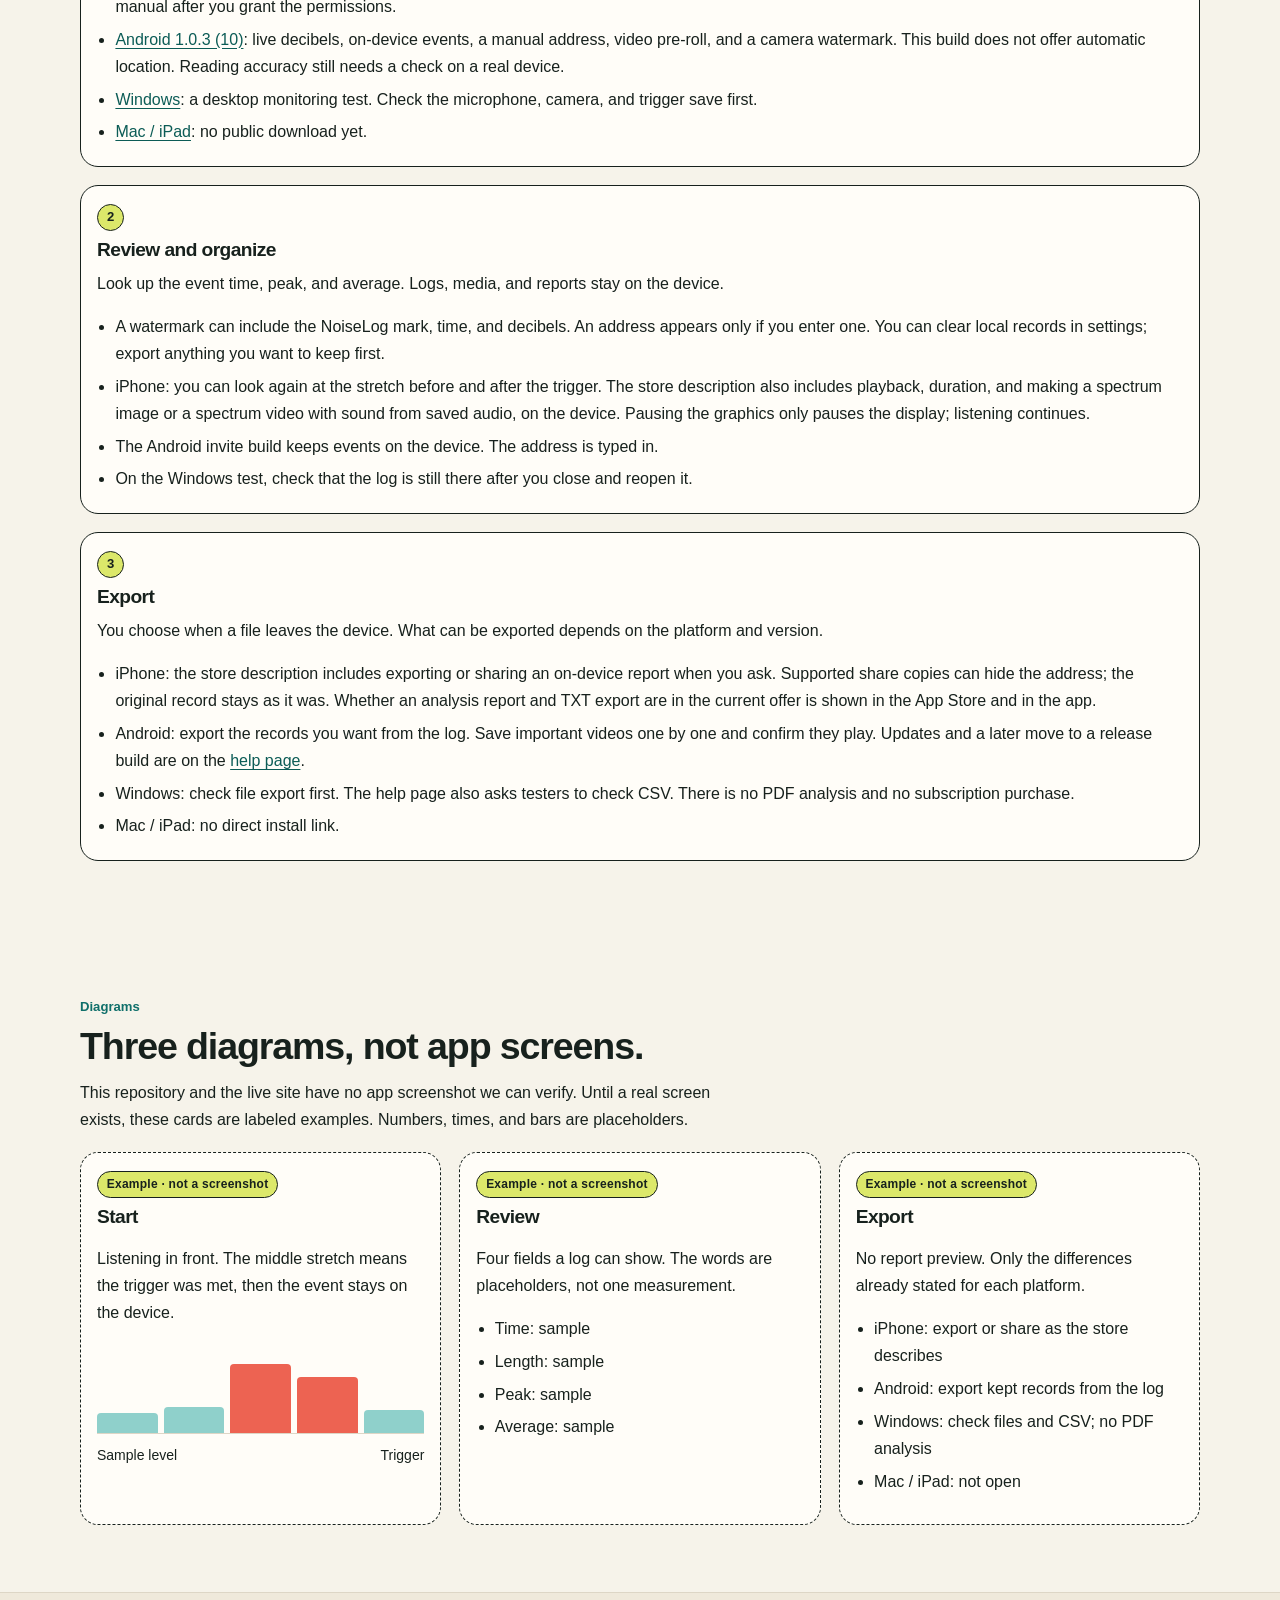
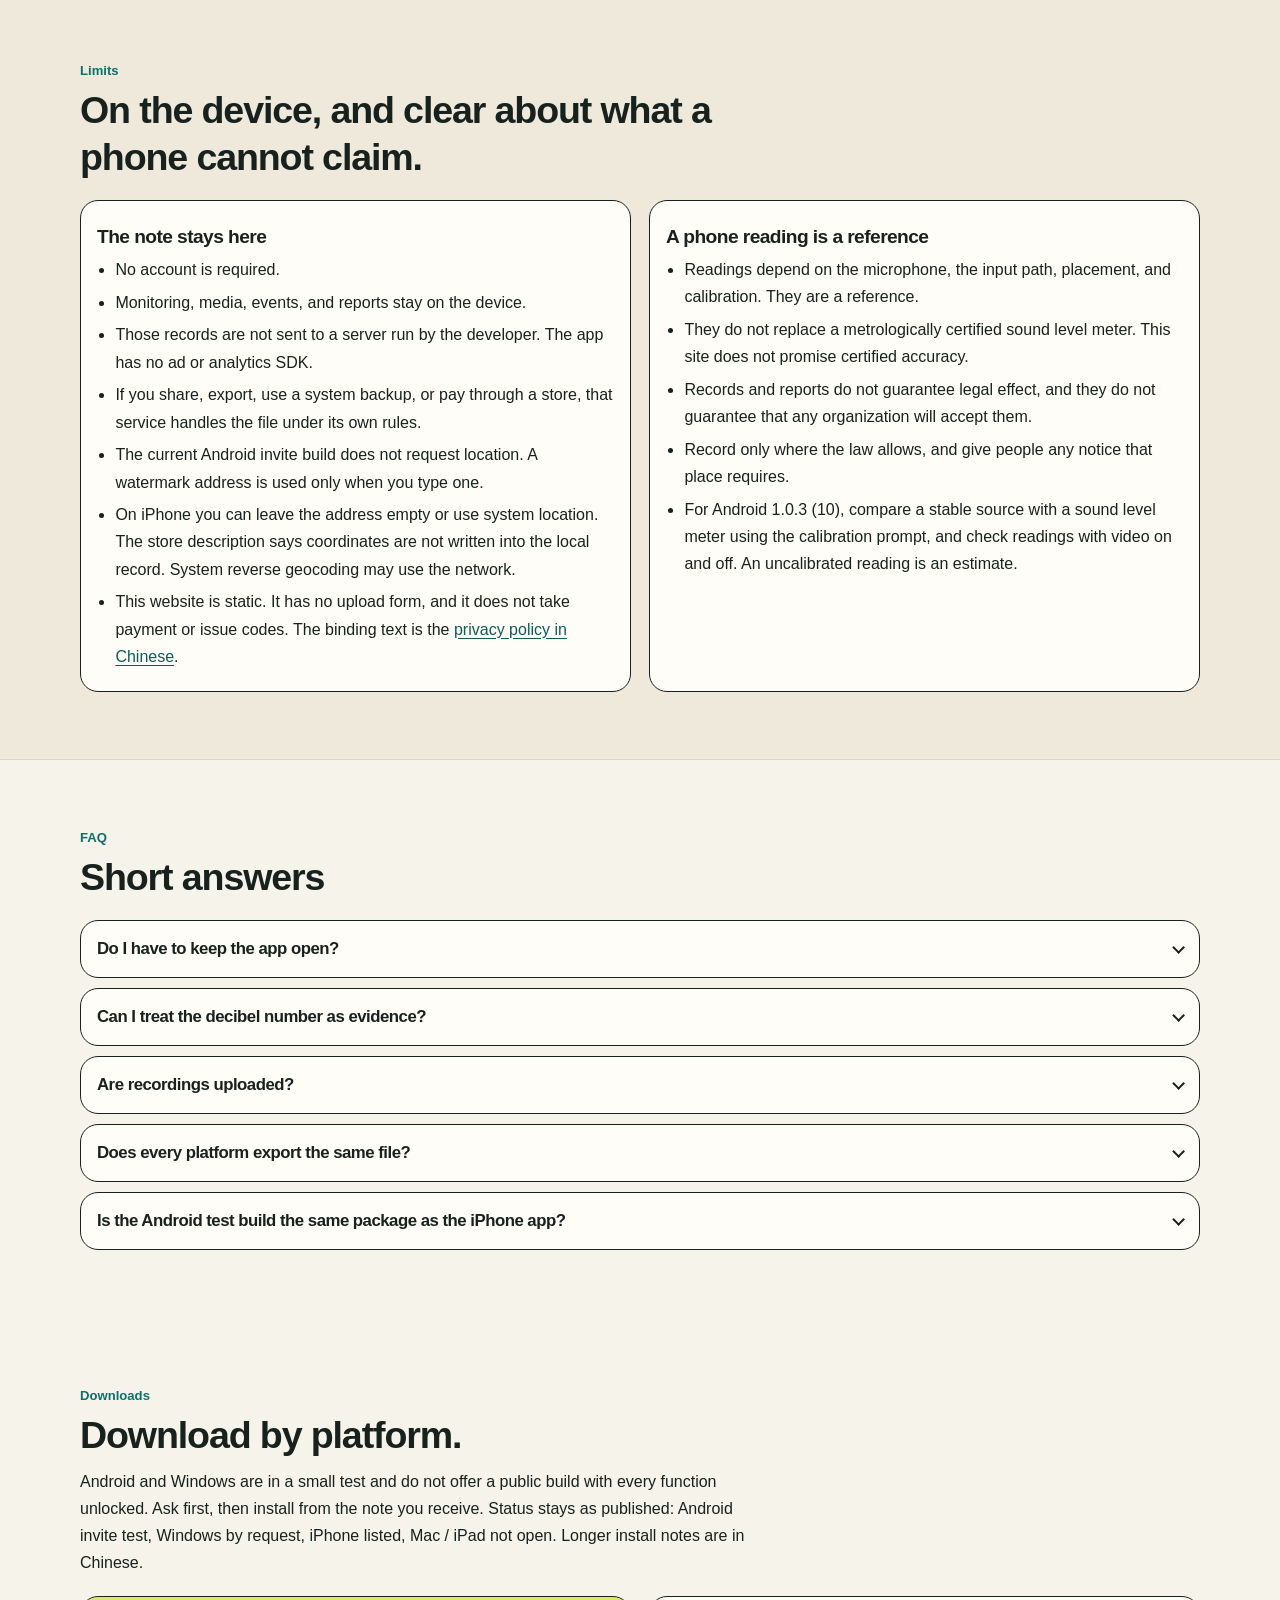
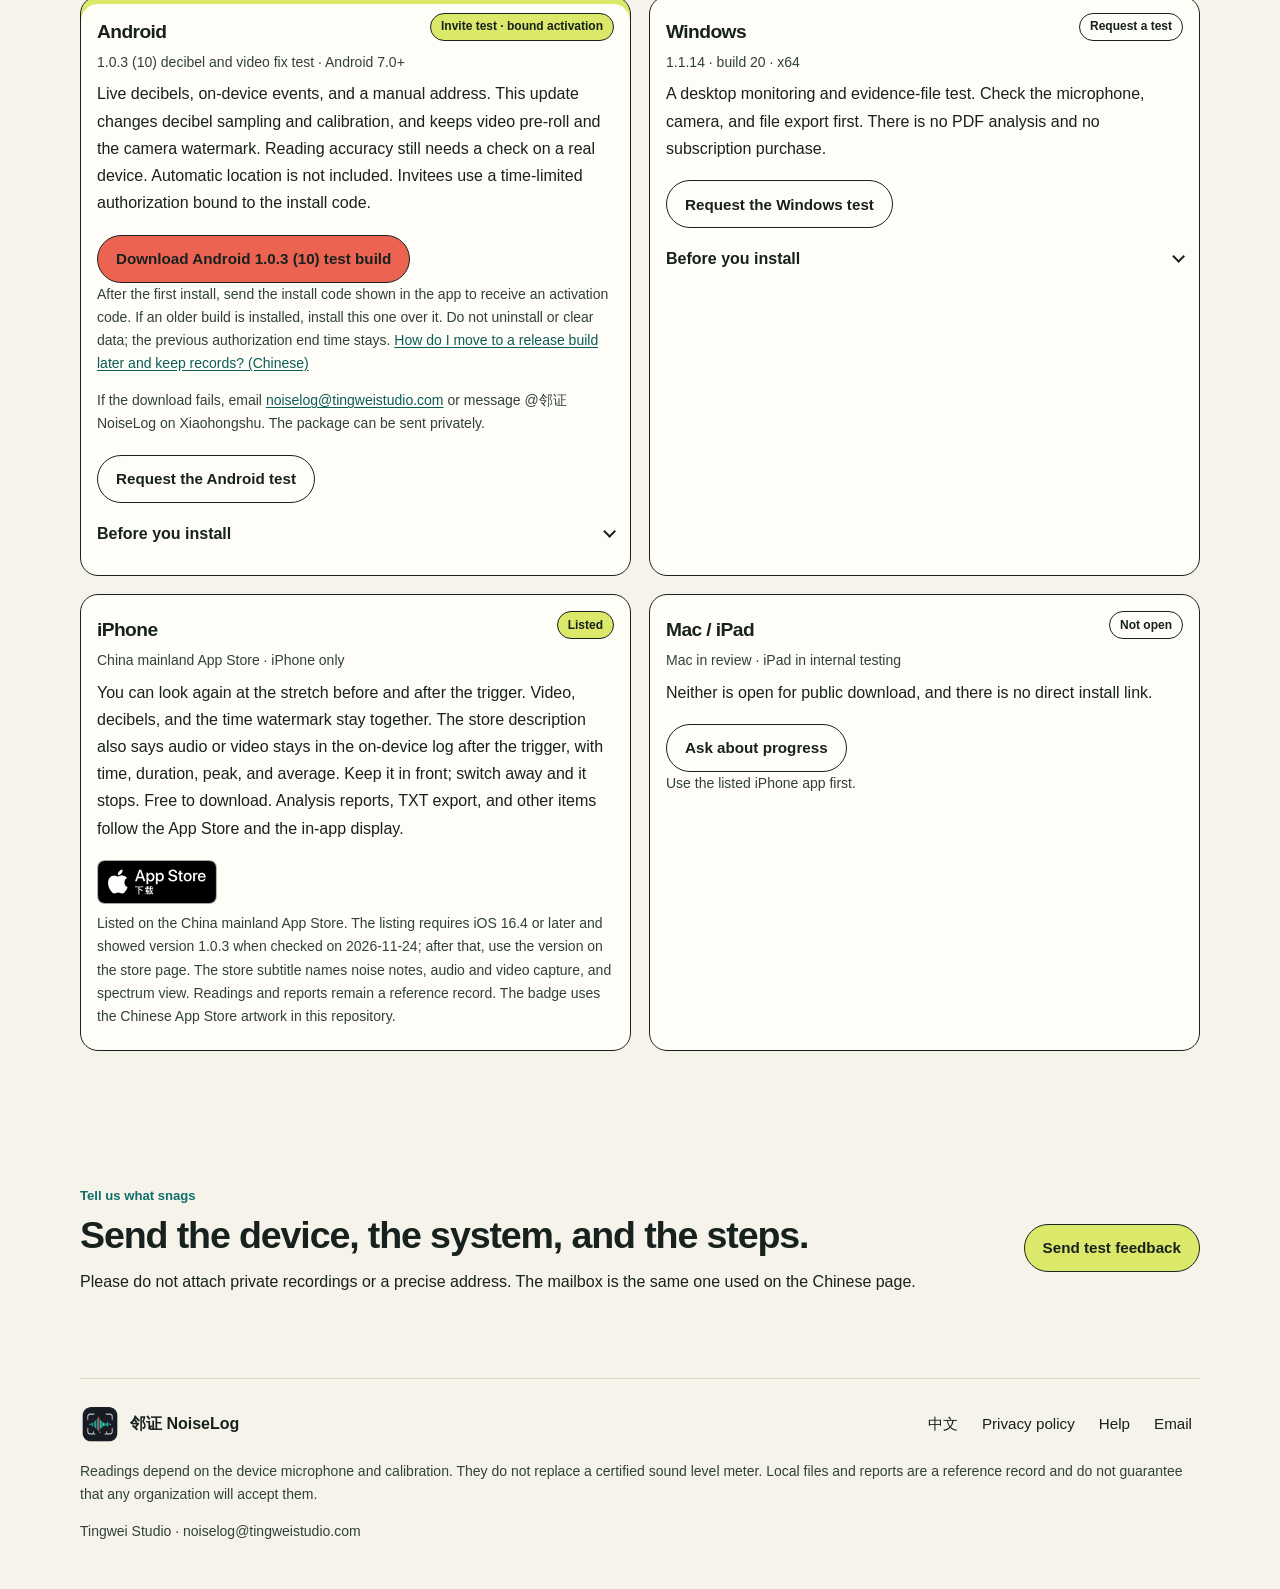
==== commit 68fd131c: "Fix the English trigger wording Say that a set trigger, once met, turns the sound into an event. The" ====
--- a/en/index.html
+++ b/en/index.html
@@ -64,7 +64,7 @@
       <div>
         <p class="eyebrow">On this device</p>
         <h1>Keep this noise <em>on the device.</em></h1>
-        <p class="lead">邻证 NoiseLog watches the sound level. While the app stays in front, a met trigger becomes an event on that device. You can review it, organize it, and export what the current version actually supports.</p>
+        <p class="lead">邻证 NoiseLog watches the sound level. While the app stays in front, when a set trigger is met, that sound becomes an event on the device. You can review it, organize it, and export what the current version actually supports.</p>
         <div class="hero-actions">
           <a class="button coral" href="#downloads">Choose a platform</a>
           <a class="button" href="#flow">See the path</a>
@@ -99,7 +99,7 @@
     <div class="scene-grid">
       <article class="scene-card">
         <h3>You are there</h3>
-        <p>The sound jumps, and you want the rough time and length later. With the app in front, a met trigger becomes one event. An ongoing sound is kept as one record.</p>
+        <p>The sound jumps, and you want the rough time and length later. With the app in front, when a set trigger is met, that sound becomes one event. An ongoing sound is kept as one record.</p>
       </article>
       <article class="scene-card">
         <h3>You look again</h3>
